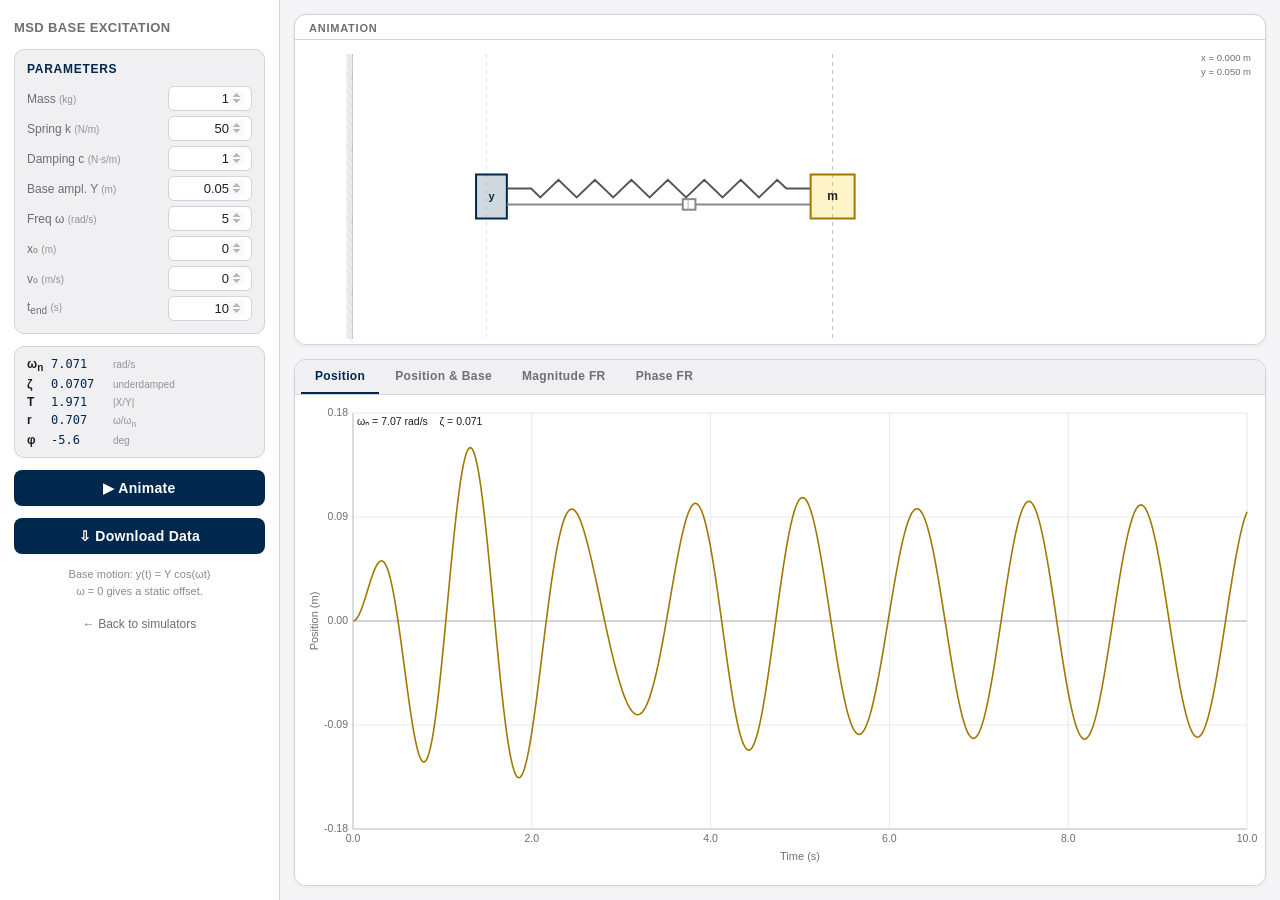
==== MSD_BaseExcitation/index.html @ b28cce1b "Add MSD Base Excitation simulator Third simulator: prescribed harmonic base motion y(t) = Y*cos(wt) " ====
<!DOCTYPE html>
<html lang="en">
<head>
  <meta charset="UTF-8" />
  <meta name="viewport" content="width=device-width, initial-scale=1.0" />
  <title>MSD Base Excitation Simulator</title>
  <link rel="stylesheet" href="style.css" />
</head>
<body>
  <div id="app">
    <!-- ── Left sidebar ── -->
    <aside id="sidebar">
      <h1>MSD Base Excitation</h1>

      <section class="response-panel">
        <h2 class="resp-title r2-color">Parameters</h2>
        <div class="param-grid">
          <label>Mass <span class="unit">(kg)</span></label>
          <input type="number" id="be-m"    value="1"    min="0.01" max="100"   step="0.1" />
          <label>Spring k <span class="unit">(N/m)</span></label>
          <input type="number" id="be-k"    value="50"   min="0.1"  max="50000" step="1" />
          <label>Damping c <span class="unit">(N·s/m)</span></label>
          <input type="number" id="be-c"    value="1"    min="0"    max="10000" step="0.1" />
          <label>Base ampl. Y <span class="unit">(m)</span></label>
          <input type="number" id="be-Y"    value="0.05" min="0"    max="1"     step="0.01" />
          <label>Freq &#969; <span class="unit">(rad/s)</span></label>
          <input type="number" id="be-w"    value="5"    min="0"    max="50"    step="0.1" />
          <label>x&#8320; <span class="unit">(m)</span></label>
          <input type="number" id="be-x0"   value="0"    min="-10"  max="10"    step="0.5" />
          <label>v&#8320; <span class="unit">(m/s)</span></label>
          <input type="number" id="be-v0"   value="0"    min="-50"  max="50"    step="0.5" />
          <label>t<sub>end</sub> <span class="unit">(s)</span></label>
          <input type="number" id="be-tend" value="10"   min="0.1"  max="30"    step="0.5" />
        </div>
      </section>

      <section class="derived-panel">
        <div class="derived-row">
          <span class="derived-label">&#969;<sub>n</sub></span>
          <span class="derived-val" id="be-wn">—</span>
          <span class="derived-unit">rad/s</span>
        </div>
        <div class="derived-row">
          <span class="derived-label">&#950;</span>
          <span class="derived-val" id="be-zeta">—</span>
          <span class="derived-unit" id="be-damp-type"></span>
        </div>
        <div class="derived-row">
          <span class="derived-label">T</span>
          <span class="derived-val" id="be-T">—</span>
          <span class="derived-unit">|X/Y|</span>
        </div>
        <div class="derived-row">
          <span class="derived-label">r</span>
          <span class="derived-val" id="be-r">—</span>
          <span class="derived-unit">&#969;/&#969;<sub>n</sub></span>
        </div>
        <div class="derived-row">
          <span class="derived-label">&#966;</span>
          <span class="derived-val" id="be-phi">—</span>
          <span class="derived-unit">deg</span>
        </div>
      </section>

      <button id="animate-btn">&#9654; Animate</button>
      <button id="export-data-btn">&#8681; Download Data</button>

      <div id="drag-hint">Base motion: y(t) = Y cos(&#969;t)<br/>&#969; = 0 gives a static offset.</div>

      <a href="../index.html" id="back-link">&#8592; Back to simulators</a>
    </aside>

    <!-- ── Right panel ── -->
    <main id="vis-panel">
      <div class="canvas-wrapper anim-wrapper">
        <div class="canvas-title">Animation</div>
        <canvas id="anim-canvas" tabindex="0" aria-label="Animation of mass position with harmonic base excitation" aria-describedby="anim-description"></canvas>
        <div id="anim-description" role="region" aria-live="polite" class="sr-only"></div>
      </div>

      <div class="canvas-wrapper plot-wrapper">
        <div class="tab-strip" role="tablist" aria-label="Base excitation response plots">
          <button role="tab" id="tab-pos"     class="tab-btn active" aria-selected="true"  aria-controls="panel-pos"     tabindex="0">Position</button>
          <button role="tab" id="tab-posbase" class="tab-btn"        aria-selected="false" aria-controls="panel-posbase" tabindex="-1">Position &amp; Base</button>
          <button role="tab" id="tab-mag"     class="tab-btn"        aria-selected="false" aria-controls="panel-mag"     tabindex="-1">Magnitude FR</button>
          <button role="tab" id="tab-phase"   class="tab-btn"        aria-selected="false" aria-controls="panel-phase"   tabindex="-1">Phase FR</button>
        </div>

        <div class="tab-panel"          role="tabpanel" id="panel-pos"     aria-labelledby="tab-pos">
          <canvas id="pos-canvas" aria-label="Mass position versus time plot"></canvas>
          <div id="pos-description" role="region" aria-live="polite" class="sr-only"></div>
        </div>
        <div class="tab-panel hidden" role="tabpanel" id="panel-posbase" aria-labelledby="tab-posbase">
          <canvas id="posbase-canvas" aria-label="Mass position and base displacement versus time plot"></canvas>
          <div id="posbase-description" role="region" aria-live="polite" class="sr-only"></div>
        </div>
        <div class="tab-panel hidden" role="tabpanel" id="panel-mag"     aria-labelledby="tab-mag">
          <canvas id="mag-canvas" aria-label="Displacement transmissibility magnitude plot"></canvas>
          <div id="mag-description" role="region" aria-live="polite" class="sr-only"></div>
        </div>
        <div class="tab-panel hidden" role="tabpanel" id="panel-phase"   aria-labelledby="tab-phase">
          <canvas id="phase-canvas" aria-label="Displacement transmissibility phase plot"></canvas>
          <div id="phase-description" role="region" aria-live="polite" class="sr-only"></div>
        </div>
      </div>
    </main>
  </div>

  <script src="simulation.js"></script>
</body>
</html>
---- MSD_BaseExcitation/style.css ----
*, *::before, *::after { box-sizing: border-box; margin: 0; padding: 0; }

:root {
  --r1: #FFCB05;
  --r2: #00274C;
  --bg: #F5F5F7;
  --surface: #FFFFFF;
  --surface2: #F0F0F2;
  --text: #1d1d1f;
  --text-dim: #6e6e73;
  --border: #d2d2d7;
  --sidebar-w: 280px;
}

html, body { height: 100%; font-family: -apple-system, 'SF Pro Text', 'Helvetica Neue', Arial, sans-serif; background: var(--bg); color: var(--text); font-size: 14px; }

#app {
  display: flex;
  height: 100vh;
  overflow: hidden;
}

/* ── Sidebar ── */
#sidebar {
  width: var(--sidebar-w);
  min-width: var(--sidebar-w);
  background: var(--surface);
  border-right: 1px solid var(--border);
  overflow-y: auto;
  padding: 20px 14px 28px;
  display: flex;
  flex-direction: column;
  gap: 12px;
}

#sidebar h1 {
  font-size: 13px;
  font-weight: 600;
  letter-spacing: .03em;
  text-transform: uppercase;
  color: var(--text-dim);
  margin-bottom: 2px;
}

.response-panel {
  background: var(--surface2);
  border-radius: 10px;
  padding: 12px;
  border: 1px solid var(--border);
}

.resp-title {
  font-size: 12px;
  font-weight: 700;
  text-transform: uppercase;
  letter-spacing: .06em;
  margin-bottom: 10px;
}
.r1-color { color: #a07800; }
.r2-color { color: var(--r2); }

.param-grid {
  display: grid;
  grid-template-columns: 1fr 84px;
  gap: 5px 6px;
  align-items: center;
}

.param-grid label {
  font-size: 12px;
  color: var(--text-dim);
  white-space: nowrap;
}

.unit { font-size: 10px; opacity: .7; }

.param-grid input[type="number"] {
  width: 100%;
  background: var(--surface);
  border: 1px solid var(--border);
  border-radius: 6px;
  color: var(--text);
  padding: 4px 7px;
  font-size: 13px;
  text-align: right;
  -moz-appearance: textfield;
  transition: border-color .12s;
}
.param-grid input[type="number"]::-webkit-inner-spin-button,
.param-grid input[type="number"]::-webkit-outer-spin-button { opacity: .4; }
.param-grid input[type="number"]:focus { outline: none; border-color: #00274C; box-shadow: 0 0 0 2px rgba(0,39,76,.12); }

.derived-panel {
  background: var(--surface2);
  border-radius: 10px;
  padding: 10px 12px;
  border: 1px solid var(--border);
  display: flex;
  flex-direction: column;
  gap: 4px;
}

.derived-row {
  display: flex;
  align-items: baseline;
  gap: 6px;
  font-size: 12px;
  color: var(--text-dim);
  flex-wrap: wrap;
}
.derived-label { font-weight: 600; color: var(--text); min-width: 18px; }
.derived-val { font-family: 'SF Mono', 'Menlo', monospace; color: var(--r2); min-width: 56px; }
.derived-unit { font-size: 10px; opacity: .7; }

#animate-btn, #export-data-btn {
  width: 100%;
  padding: 10px;
  background: #00274C;
  border: none;
  border-radius: 8px;
  color: #ffffff;
  font-size: 14px;
  font-weight: 600;
  cursor: pointer;
  letter-spacing: .02em;
  transition: opacity .15s;
}
#animate-btn:hover, #export-data-btn:hover { opacity: .88; }
#animate-btn.running { background: #8a0000; color: #fff; }

#drag-hint {
  font-size: 11px;
  color: var(--text-dim);
  text-align: center;
  opacity: .8;
  line-height: 1.5;
}

#back-link {
  display: block;
  text-align: center;
  font-size: 12px;
  color: var(--text-dim);
  text-decoration: none;
  padding: 6px;
  border-radius: 6px;
  transition: background .15s;
}
#back-link:hover { background: var(--surface2); color: var(--r2); }
#back-link:focus-visible { outline: 2px solid var(--r2); outline-offset: 2px; }

/* ── Right panel ── */
#vis-panel {
  flex: 1;
  display: flex;
  flex-direction: column;
  overflow-y: auto;
  padding: 14px;
  gap: 14px;
}

.canvas-wrapper {
  flex: 1;
  min-height: 200px;
  background: var(--surface);
  border-radius: 12px;
  border: 1px solid var(--border);
  display: flex;
  flex-direction: column;
  overflow: hidden;
  box-shadow: 0 1px 4px rgba(0,0,0,.06);
}

.anim-wrapper { flex: 0 0 38%; }
.plot-wrapper { flex: 1; }

.canvas-title {
  font-size: 11px;
  font-weight: 600;
  text-transform: uppercase;
  letter-spacing: .07em;
  color: var(--text-dim);
  padding: 7px 14px 5px;
  border-bottom: 1px solid var(--border);
}

canvas {
  flex: 1;
  display: block;
  width: 100%;
  height: 100%;
}

#anim-canvas:focus { outline: none; }
#anim-canvas:focus-visible {
  outline: 3px solid #00274C;
  outline-offset: 2px;
}

/* ── Tabs ── */
.tab-strip {
  display: flex;
  background: var(--surface2);
  border-bottom: 1px solid var(--border);
  padding: 0 6px;
  gap: 2px;
}

.tab-btn {
  appearance: none;
  background: transparent;
  border: none;
  border-bottom: 2px solid transparent;
  padding: 9px 14px;
  font-size: 12px;
  font-weight: 600;
  letter-spacing: .03em;
  color: var(--text-dim);
  cursor: pointer;
  transition: color .15s, border-color .15s, background .15s;
  font-family: inherit;
}
.tab-btn:hover { color: var(--text); background: rgba(0,39,76,.04); }
.tab-btn.active {
  color: var(--r2);
  border-bottom-color: var(--r2);
}
.tab-btn:focus { outline: none; }
.tab-btn:focus-visible {
  outline: 2px solid var(--r2);
  outline-offset: -2px;
  border-radius: 3px;
}

.tab-panel {
  flex: 1;
  display: flex;
  flex-direction: column;
  position: relative;
  min-height: 0;
}
.tab-panel.hidden { display: none; }

/* ── Scrollbar ── */
::-webkit-scrollbar { width: 6px; }
::-webkit-scrollbar-track { background: transparent; }
::-webkit-scrollbar-thumb { background: var(--border); border-radius: 3px; }

/* ── Accessibility ── */
.sr-only {
  position: absolute;
  width: 1px;
  height: 1px;
  padding: 0;
  margin: -1px;
  overflow: hidden;
  clip: rect(0, 0, 0, 0);
  white-space: nowrap;
  border-width: 0;
}
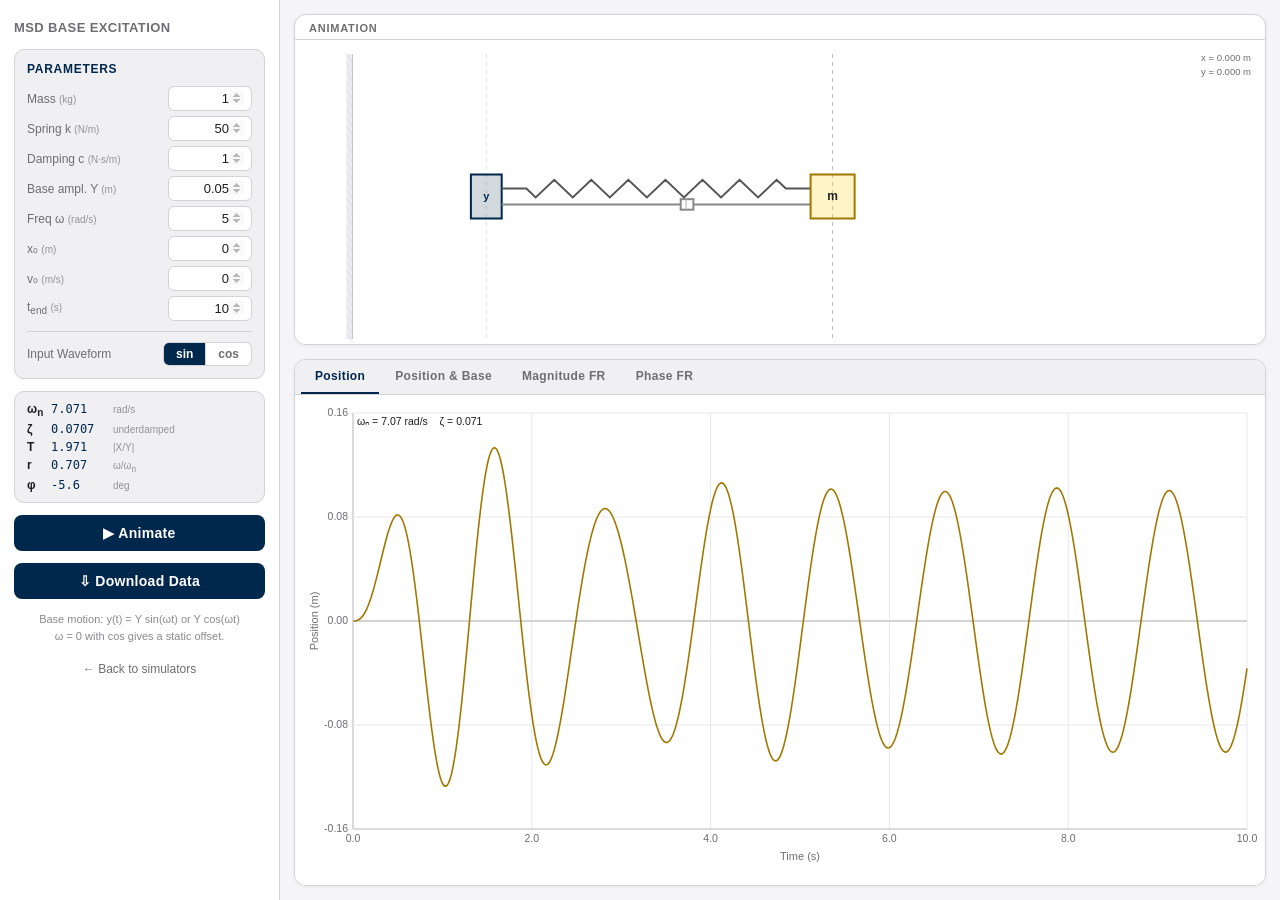
==== commit e07214e0: "Rename toggle to "Input Waveform"; add same toggle to Base Excitation Updates the FR sim label from " ====
--- a/MSD_BaseExcitation/index.html
+++ b/MSD_BaseExcitation/index.html
@@ -32,6 +32,14 @@
           <label>t<sub>end</sub> <span class="unit">(s)</span></label>
           <input type="number" id="be-tend" value="10"   min="0.1"  max="30"    step="0.5" />
         </div>
+
+        <div class="waveform-row" role="radiogroup" aria-label="Input waveform">
+          <span class="waveform-label">Input Waveform</span>
+          <div class="seg-toggle">
+            <button type="button" role="radio" aria-checked="true"  class="seg-btn active" data-waveform="sin">sin</button>
+            <button type="button" role="radio" aria-checked="false" class="seg-btn"        data-waveform="cos">cos</button>
+          </div>
+        </div>
       </section>
 
       <section class="derived-panel">
@@ -65,7 +73,7 @@
       <button id="animate-btn">&#9654; Animate</button>
       <button id="export-data-btn">&#8681; Download Data</button>
 
-      <div id="drag-hint">Base motion: y(t) = Y cos(&#969;t)<br/>&#969; = 0 gives a static offset.</div>
+      <div id="drag-hint">Base motion: y(t) = Y sin(&#969;t) or Y cos(&#969;t)<br/>&#969; = 0 with cos gives a static offset.</div>
 
       <a href="../index.html" id="back-link">&#8592; Back to simulators</a>
     </aside>
--- a/MSD_BaseExcitation/style.css
+++ b/MSD_BaseExcitation/style.css
@@ -89,6 +89,50 @@
 .param-grid input[type="number"]::-webkit-inner-spin-button,
 .param-grid input[type="number"]::-webkit-outer-spin-button { opacity: .4; }
 .param-grid input[type="number"]:focus { outline: none; border-color: #00274C; box-shadow: 0 0 0 2px rgba(0,39,76,.12); }
+
+.waveform-row {
+  display: flex;
+  align-items: center;
+  justify-content: space-between;
+  margin-top: 10px;
+  padding-top: 10px;
+  border-top: 1px solid var(--border);
+}
+.waveform-label {
+  font-size: 12px;
+  color: var(--text-dim);
+}
+.seg-toggle {
+  display: inline-flex;
+  background: var(--surface);
+  border: 1px solid var(--border);
+  border-radius: 6px;
+  overflow: hidden;
+}
+.seg-btn {
+  appearance: none;
+  border: none;
+  background: transparent;
+  font-family: inherit;
+  font-size: 12px;
+  font-weight: 600;
+  color: var(--text-dim);
+  padding: 4px 12px;
+  cursor: pointer;
+  transition: background .12s, color .12s;
+  min-width: 36px;
+}
+.seg-btn + .seg-btn { border-left: 1px solid var(--border); }
+.seg-btn:hover { color: var(--text); }
+.seg-btn.active {
+  background: var(--r2);
+  color: #fff;
+}
+.seg-btn:focus { outline: none; }
+.seg-btn:focus-visible {
+  outline: 2px solid var(--r2);
+  outline-offset: 2px;
+}
 
 .derived-panel {
   background: var(--surface2);
